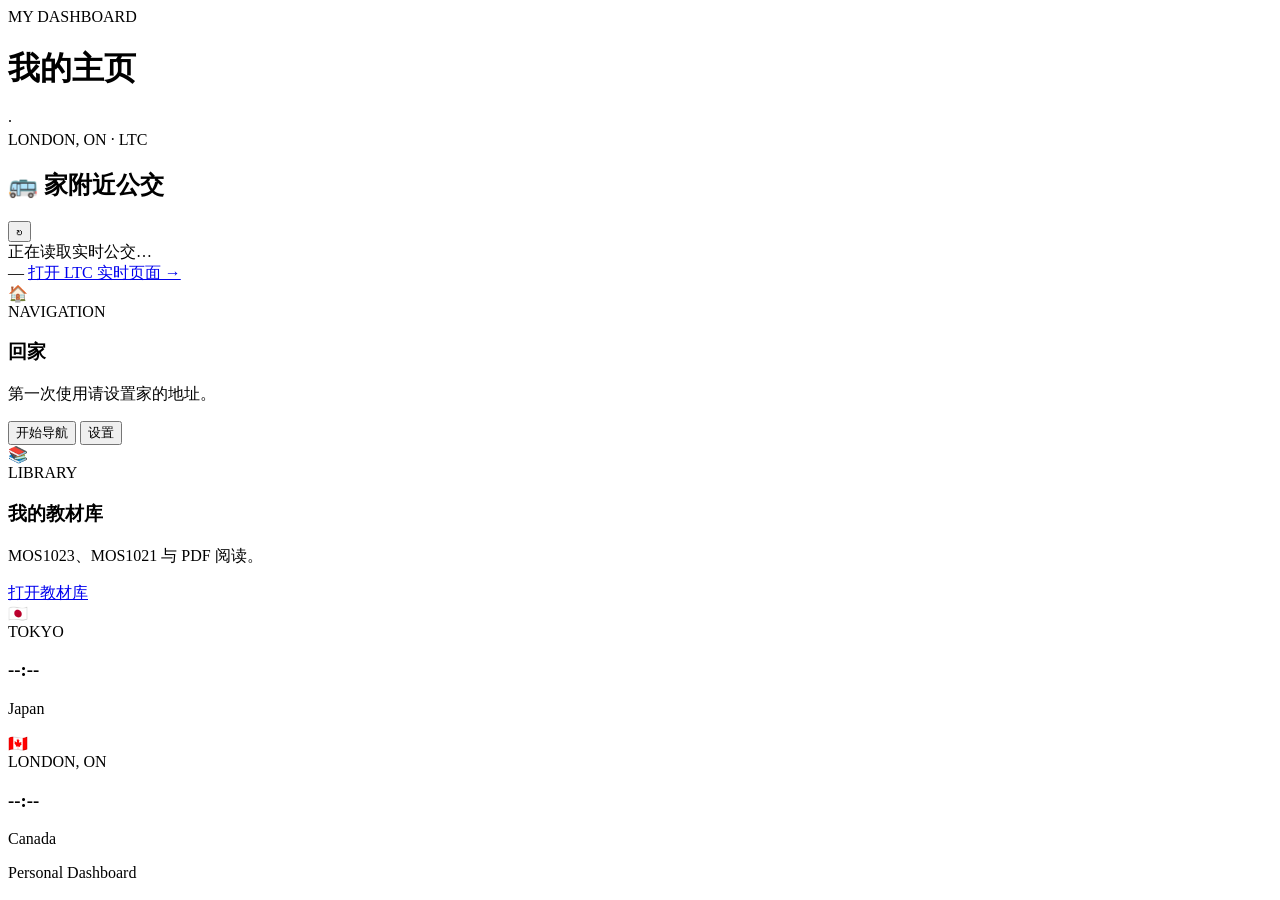
==== index.html @ db1cdc53 "Create index.html" ====
<!doctype html>
<html lang="zh-CN">
<head>
  <meta charset="UTF-8">
  <meta name="viewport" content="width=device-width,initial-scale=1,viewport-fit=cover">
  <meta name="theme-color" content="#f5f5f2">
  <title>我的主页</title>
  <link rel="manifest" href="manifest.webmanifest">
  <link rel="icon" href="icon.svg" type="image/svg+xml">
  <link rel="stylesheet" href="style.css">
</head>
<body>
  <header class="hero">
    <div class="eyebrow">MY DASHBOARD</div>
    <h1>我的主页</h1>
    <div class="subline"><span id="todayText"></span> · <span id="tokyoTime"></span></div>
  </header>

  <main>
    <section class="featured-card transit-card">
      <div class="card-top">
        <div>
          <div class="card-kicker">LONDON, ON · LTC</div>
          <h2>🚌 家附近公交</h2>
        </div>
        <button id="refreshTransit" class="round-btn" type="button" aria-label="刷新">↻</button>
      </div>

      <div id="transitStatus" class="transit-status">正在读取实时公交…</div>
      <div id="arrivals" class="arrivals"></div>

      <div class="transit-footer">
        <span id="updatedAt">—</span>
        <a href="https://realtime.londontransit.ca/" target="_blank" rel="noopener">打开 LTC 实时页面 →</a>
      </div>
    </section>

    <section class="grid">
      <article class="tile">
        <div class="tile-icon">🏠</div>
        <div class="tile-kicker">NAVIGATION</div>
        <h3>回家</h3>
        <p id="homeStatus">第一次使用请设置家的地址。</p>
        <div class="actions">
          <button id="goHomeBtn" class="primary-btn small" type="button">开始导航</button>
          <button id="editHomeBtn" class="secondary-btn small" type="button">设置</button>
        </div>
      </article>

      <article class="tile">
        <div class="tile-icon">📚</div>
        <div class="tile-kicker">LIBRARY</div>
        <h3>我的教材库</h3>
        <p>MOS1023、MOS1021 与 PDF 阅读。</p>
        <div class="actions">
          <a class="primary-btn small" href="https://kimneko214.github.io/textbook/">打开教材库</a>
        </div>
      </article>

      <article class="tile">
        <div class="tile-icon">🇯🇵</div>
        <div class="tile-kicker">TOKYO</div>
        <h3 id="tokyoClock">--:--</h3>
        <p id="tokyoDate">Japan</p>
      </article>

      <article class="tile">
        <div class="tile-icon">🇨🇦</div>
        <div class="tile-kicker">LONDON, ON</div>
        <h3 id="londonClock">--:--</h3>
        <p id="londonDate">Canada</p>
      </article>
    </section>
  </main>

  <footer>Personal Dashboard</footer>

  <dialog id="homeDialog">
    <form method="dialog" id="homeForm">
      <div class="dialog-head">
        <h2>设置“家”</h2>
        <button class="close-btn" value="cancel" aria-label="关闭">×</button>
      </div>
      <p>地址只保存在当前设备浏览器的 localStorage。</p>

      <label for="homeAddress">家的地址</label>
      <input id="homeAddress" type="text" autocomplete="street-address" placeholder="输入完整地址">

      <label for="mapProvider">导航方式</label>
      <select id="mapProvider">
        <option value="google">Google Maps</option>
        <option value="apple">Apple Maps</option>
      </select>

      <div class="dialog-actions">
        <button id="clearHomeBtn" class="danger-btn" type="button">清除</button>
        <button class="primary-btn" value="save">保存</button>
      </div>
    </form>
  </dialog>

  <script src="config.js"></script>
  <script src="app.js"></script>
</body>
</html>
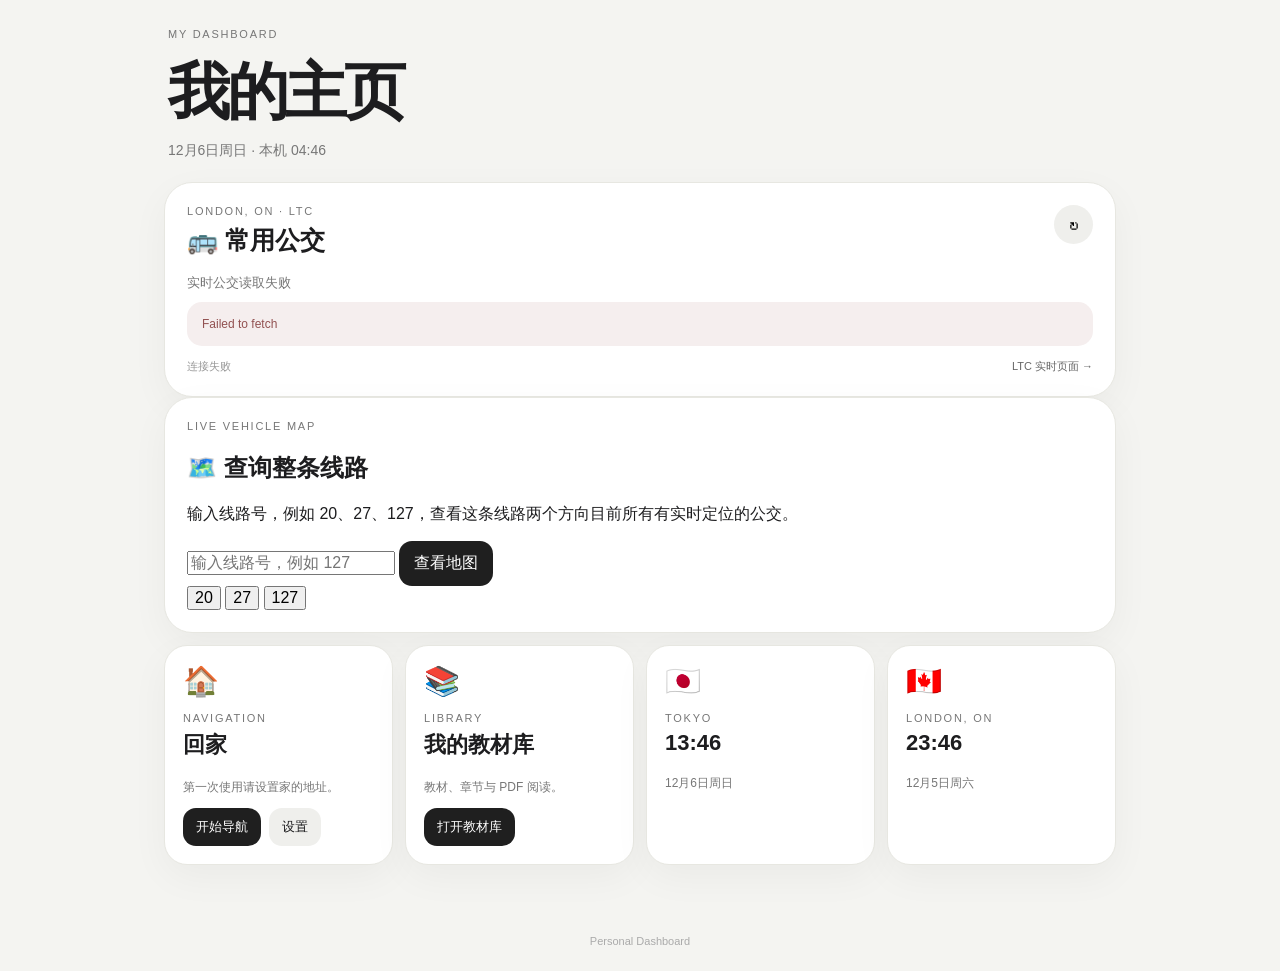
==== commit 0af497e4: "Update index.html" ====
--- a/index.html
+++ b/index.html
@@ -21,7 +21,7 @@
       <div class="card-top">
         <div>
           <div class="card-kicker">LONDON, ON · LTC</div>
-          <h2>🚌 家附近公交</h2>
+          <h2>🚌 常用公交</h2>
         </div>
         <button id="refreshTransit" class="round-btn" type="button" aria-label="刷新">↻</button>
       </div>
@@ -31,7 +31,31 @@
 
       <div class="transit-footer">
         <span id="updatedAt">—</span>
-        <a href="https://realtime.londontransit.ca/" target="_blank" rel="noopener">打开 LTC 实时页面 →</a>
+        <a href="https://realtime.londontransit.ca/" target="_blank" rel="noopener">LTC 实时页面 →</a>
+      </div>
+    </section>
+
+    <section class="featured-card route-search-card">
+      <div class="card-kicker">LIVE VEHICLE MAP</div>
+      <h2>🗺️ 查询整条线路</h2>
+      <p class="card-desc">输入线路号，例如 20、27、127，查看这条线路两个方向目前所有有实时定位的公交。</p>
+
+      <form id="routeSearchForm" class="route-search-form">
+        <input
+          id="routeSearchInput"
+          type="text"
+          inputmode="numeric"
+          autocomplete="off"
+          placeholder="输入线路号，例如 127"
+          aria-label="输入线路号"
+        >
+        <button class="primary-btn" type="submit">查看地图</button>
+      </form>
+
+      <div class="route-shortcuts">
+        <button type="button" data-route="20">20</button>
+        <button type="button" data-route="27">27</button>
+        <button type="button" data-route="127">127</button>
       </div>
     </section>
 
@@ -51,9 +75,9 @@
         <div class="tile-icon">📚</div>
         <div class="tile-kicker">LIBRARY</div>
         <h3>我的教材库</h3>
-        <p>MOS1023、MOS1021 与 PDF 阅读。</p>
+        <p>教材、章节与 PDF 阅读。</p>
         <div class="actions">
-          <a class="primary-btn small" href="https://kimneko214.github.io/textbook/">打开教材库</a>
+          <a id="libraryBtn" class="primary-btn small" href="#">打开教材库</a>
         </div>
       </article>
 
@@ -81,7 +105,7 @@
         <h2>设置“家”</h2>
         <button class="close-btn" value="cancel" aria-label="关闭">×</button>
       </div>
-      <p>地址只保存在当前设备浏览器的 localStorage。</p>
+      <p>地址只保存在当前设备浏览器的 localStorage，不会写入公开 GitHub 仓库。</p>
 
       <label for="homeAddress">家的地址</label>
       <input id="homeAddress" type="text" autocomplete="street-address" placeholder="输入完整地址">
--- a/style.css
+++ b/style.css
@@ -0,0 +1,237 @@
+*{box-sizing:border-box}
+:root{--bg:#f4f4f1;--card:#fff;--text:#1d1d1f;--muted:#777;--line:#e7e7e1;--accent:#1f1f1f;--shadow:0 12px 38px rgba(0,0,0,.045)}
+html{-webkit-text-size-adjust:100%}
+body{margin:0;background:var(--bg);color:var(--text);font-family:-apple-system,BlinkMacSystemFont,"Segoe UI","PingFang SC","Microsoft YaHei",sans-serif}
+button,input,select{font:inherit}.hero{max-width:980px;margin:auto;padding:calc(28px + env(safe-area-inset-top)) 18px 22px}
+.eyebrow,.card-kicker,.tile-kicker{font-size:11px;letter-spacing:.16em;color:var(--muted)}
+.hero h1{font-size:clamp(38px,10vw,62px);letter-spacing:-.055em;margin:10px 0 8px}.subline{font-size:14px;color:var(--muted)}
+main{max-width:980px;margin:auto;padding:0 14px 70px}.featured-card,.tile{background:var(--card);border:1px solid var(--line);box-shadow:var(--shadow)}
+.featured-card{border-radius:28px;padding:22px}.card-top{display:flex;align-items:flex-start;justify-content:space-between;gap:12px}.card-top h2{font-size:25px;margin:7px 0 0}
+.round-btn{width:39px;height:39px;border:0;border-radius:50%;background:#efefec;font-size:20px;cursor:pointer}.round-btn.spinning{animation:spin .7s linear infinite}@keyframes spin{to{transform:rotate(360deg)}}
+.transit-status{margin:17px 0 10px;font-size:13px;color:var(--muted)}.arrivals{display:grid;gap:9px}
+.arrival{display:grid;grid-template-columns:56px 1fr auto;align-items:center;gap:12px;padding:13px 14px;border:1px solid var(--line);border-radius:17px;background:#fafaf8}
+.route-badge{width:45px;height:45px;border-radius:13px;background:#1f1f1f;color:white;display:grid;place-items:center;font-size:16px;font-weight:750}
+.arrival-main strong{display:block;font-size:14px}.arrival-main small{display:block;color:var(--muted);font-size:11px;margin-top:4px}.mins{text-align:right}.mins strong{font-size:22px;letter-spacing:-.04em}.mins small{display:block;font-size:10px;color:var(--muted)}
+.transit-footer{display:flex;justify-content:space-between;gap:10px;flex-wrap:wrap;margin-top:13px;font-size:11px;color:#999}.transit-footer a{color:#666;text-decoration:none}
+.grid{display:grid;grid-template-columns:repeat(2,minmax(0,1fr));gap:12px;margin-top:12px}.tile{border-radius:23px;padding:18px;min-height:185px;display:flex;flex-direction:column}.tile-icon{font-size:29px;margin-bottom:14px}.tile h3{margin:6px 0;font-size:22px}.tile p{font-size:12px;line-height:1.5;color:var(--muted);flex:1}.actions{display:flex;gap:8px;flex-wrap:wrap}
+.primary-btn,.secondary-btn,.danger-btn{border:0;border-radius:13px;padding:12px 15px;display:inline-flex;align-items:center;justify-content:center;text-decoration:none;cursor:pointer}.primary-btn{background:var(--accent);color:white}.secondary-btn{background:#efefec;color:var(--text)}.danger-btn{background:#f5eeee;color:#923535}.small{font-size:13px;padding:10px 13px}
+footer{text-align:center;color:#aaa;font-size:11px;padding:0 20px calc(24px + env(safe-area-inset-bottom))}
+dialog{width:min(92vw,440px);border:1px solid var(--line);border-radius:24px;padding:20px;box-shadow:0 30px 80px rgba(0,0,0,.2)}dialog::backdrop{background:rgba(0,0,0,.35)}.dialog-head{display:flex;justify-content:space-between;align-items:center}.dialog-head h2{margin:0}.close-btn{border:0;border-radius:50%;width:35px;height:35px;background:#efefec;font-size:21px}.dialog-head+ p{font-size:13px;color:var(--muted);line-height:1.5}dialog label{display:block;margin:15px 0 7px;font-size:12px}dialog input,dialog select{width:100%;padding:13px;border:1px solid var(--line);border-radius:13px;background:#fafafa;font-size:16px}.dialog-actions{display:flex;justify-content:space-between;margin-top:20px}
+@media(min-width:760px){.grid{grid-template-columns:repeat(4,minmax(0,1fr))}}@media(max-width:440px){.grid{grid-template-columns:1fr}.arrival{grid-template-columns:52px 1fr auto}}
+/* =========================================================
+   Bus Direction Cards
+   ========================================================= */
+
+.arrivals {
+  display: flex;
+  flex-direction: column;
+  gap: 11px;
+}
+
+
+.bus-direction {
+
+  padding: 15px;
+
+  border: 1px solid var(--line);
+
+  border-radius: 19px;
+
+  background: #fafaf8;
+
+}
+
+
+.bus-direction-head {
+
+  display: flex;
+
+  align-items: flex-start;
+
+  gap: 13px;
+
+}
+
+
+.bus-route {
+
+  width: 48px;
+
+  height: 48px;
+
+  flex: 0 0 48px;
+
+  display: grid;
+
+  place-items: center;
+
+  border-radius: 14px;
+
+  background: #1d1d1f;
+
+  color: #fff;
+
+  font-size: 18px;
+
+  font-weight: 750;
+
+}
+
+
+.bus-direction-info {
+
+  min-width: 0;
+
+  flex: 1;
+
+}
+
+
+.bus-direction-info > strong {
+
+  display: block;
+
+  font-size: 15px;
+
+  line-height: 1.35;
+
+}
+
+
+.bus-direction-info > small {
+
+  display: block;
+
+  margin-top: 4px;
+
+  color: #858585;
+
+  font-size: 11px;
+
+}
+
+
+.bus-headsign {
+
+  display: block;
+
+  margin-top: 5px;
+
+  color: #aaa;
+
+  font-size: 10px;
+
+  white-space: nowrap;
+
+  overflow: hidden;
+
+  text-overflow: ellipsis;
+
+}
+
+
+.bus-times {
+
+  display: flex;
+
+  gap: 8px;
+
+  flex-wrap: wrap;
+
+  margin-top: 14px;
+
+}
+
+
+.bus-time-chip {
+
+  min-width: 78px;
+
+  padding: 9px 11px;
+
+  border-radius: 13px;
+
+  background: #efefec;
+
+}
+
+
+.bus-time-chip strong {
+
+  display: block;
+
+  font-size: 16px;
+
+  line-height: 1.2;
+
+}
+
+
+.bus-time-chip small {
+
+  display: block;
+
+  margin-top: 4px;
+
+  font-size: 9px;
+
+  color: #888;
+
+}
+
+
+.bus-time-chip.live small {
+
+  color: #38804d;
+
+}
+
+
+.no-bus {
+
+  width: 100%;
+
+  padding: 10px 2px;
+
+  color: #aaa;
+
+  font-size: 12px;
+
+}
+
+
+.bus-error {
+
+  padding: 15px;
+
+  border-radius: 15px;
+
+  background: #f5eeee;
+
+  color: #925151;
+
+  font-size: 12px;
+
+}
+
+
+@media (max-width: 440px) {
+
+  .bus-times {
+
+    flex-wrap: nowrap;
+
+    overflow-x: auto;
+
+    padding-bottom: 2px;
+
+  }
+
+
+  .bus-time-chip {
+
+    flex: 0 0 auto;
+
+  }
+
+}
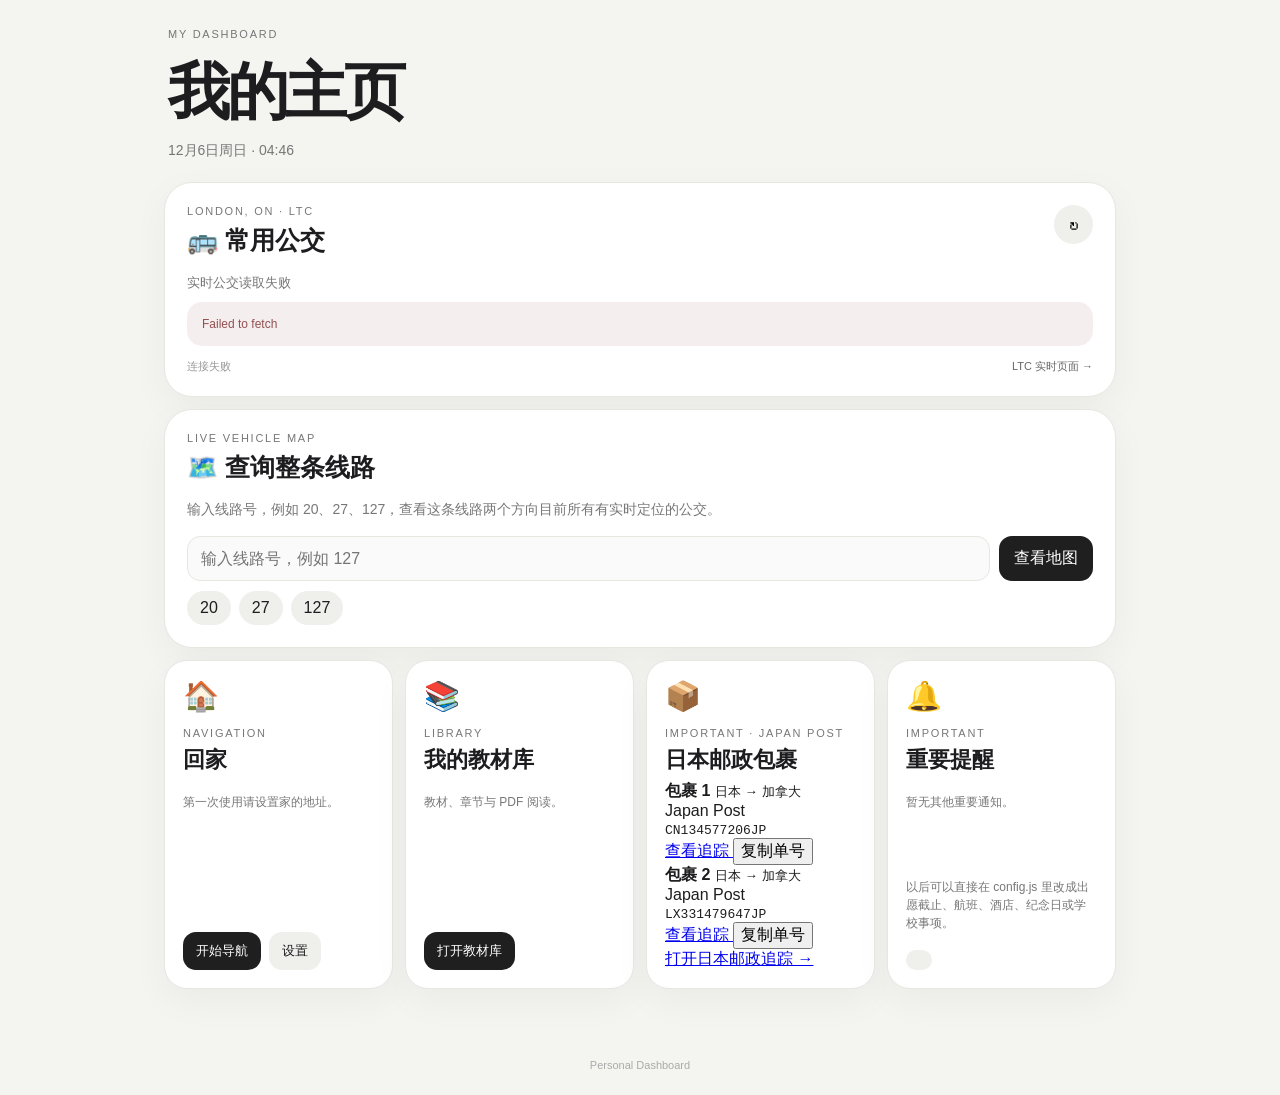
==== commit b8cde45b: "Update index.html" ====
--- a/index.html
+++ b/index.html
@@ -13,7 +13,7 @@
   <header class="hero">
     <div class="eyebrow">MY DASHBOARD</div>
     <h1>我的主页</h1>
-    <div class="subline"><span id="todayText"></span> · <span id="tokyoTime"></span></div>
+    <div class="subline"><span id="todayText"></span> · <span id="localTime"></span></div>
   </header>
 
   <main>
@@ -81,18 +81,39 @@
         </div>
       </article>
 
-      <article class="tile">
-        <div class="tile-icon">🇯🇵</div>
-        <div class="tile-kicker">TOKYO</div>
-        <h3 id="tokyoClock">--:--</h3>
-        <p id="tokyoDate">Japan</p>
+      <article class="tile notice-tile package-tile">
+        <div class="tile-icon">📦</div>
+        <div class="tile-kicker">IMPORTANT · JAPAN POST</div>
+        <h3>日本邮政包裹</h3>
+
+        <div id="packageList" class="package-list"></div>
+
+        <a
+          class="package-main-link"
+          href="https://trackings.post.japanpost.jp/services/srv/search?locale=ja"
+          target="_blank"
+          rel="noopener"
+        >
+          打开日本邮政追踪 →
+        </a>
       </article>
 
-      <article class="tile">
-        <div class="tile-icon">🇨🇦</div>
-        <div class="tile-kicker">LONDON, ON</div>
-        <h3 id="londonClock">--:--</h3>
-        <p id="londonDate">Canada</p>
+      <article id="importantNoticeCard" class="tile notice-tile">
+        <div id="noticeIcon" class="tile-icon">🔔</div>
+        <div class="tile-kicker">IMPORTANT</div>
+        <h3 id="noticeTitle">重要提醒</h3>
+        <p id="noticeText" class="notice-main-text"></p>
+        <p id="noticeDetail" class="notice-detail"></p>
+        <div class="actions">
+          <a
+            id="noticeButton"
+            class="secondary-btn small"
+            href="#"
+            target="_blank"
+            rel="noopener"
+            hidden
+          ></a>
+        </div>
       </article>
     </section>
   </main>
--- a/style.css
+++ b/style.css
@@ -6,232 +6,117 @@
 .eyebrow,.card-kicker,.tile-kicker{font-size:11px;letter-spacing:.16em;color:var(--muted)}
 .hero h1{font-size:clamp(38px,10vw,62px);letter-spacing:-.055em;margin:10px 0 8px}.subline{font-size:14px;color:var(--muted)}
 main{max-width:980px;margin:auto;padding:0 14px 70px}.featured-card,.tile{background:var(--card);border:1px solid var(--line);box-shadow:var(--shadow)}
-.featured-card{border-radius:28px;padding:22px}.card-top{display:flex;align-items:flex-start;justify-content:space-between;gap:12px}.card-top h2{font-size:25px;margin:7px 0 0}
+.featured-card{border-radius:28px;padding:22px}.featured-card+.featured-card{margin-top:12px}.card-top{display:flex;align-items:flex-start;justify-content:space-between;gap:12px}.card-top h2,.route-search-card h2{font-size:25px;margin:7px 0 0}
 .round-btn{width:39px;height:39px;border:0;border-radius:50%;background:#efefec;font-size:20px;cursor:pointer}.round-btn.spinning{animation:spin .7s linear infinite}@keyframes spin{to{transform:rotate(360deg)}}
-.transit-status{margin:17px 0 10px;font-size:13px;color:var(--muted)}.arrivals{display:grid;gap:9px}
-.arrival{display:grid;grid-template-columns:56px 1fr auto;align-items:center;gap:12px;padding:13px 14px;border:1px solid var(--line);border-radius:17px;background:#fafaf8}
-.route-badge{width:45px;height:45px;border-radius:13px;background:#1f1f1f;color:white;display:grid;place-items:center;font-size:16px;font-weight:750}
-.arrival-main strong{display:block;font-size:14px}.arrival-main small{display:block;color:var(--muted);font-size:11px;margin-top:4px}.mins{text-align:right}.mins strong{font-size:22px;letter-spacing:-.04em}.mins small{display:block;font-size:10px;color:var(--muted)}
+.card-desc{color:var(--muted);line-height:1.6;font-size:14px}.transit-status{margin:17px 0 10px;font-size:13px;color:var(--muted)}
 .transit-footer{display:flex;justify-content:space-between;gap:10px;flex-wrap:wrap;margin-top:13px;font-size:11px;color:#999}.transit-footer a{color:#666;text-decoration:none}
 .grid{display:grid;grid-template-columns:repeat(2,minmax(0,1fr));gap:12px;margin-top:12px}.tile{border-radius:23px;padding:18px;min-height:185px;display:flex;flex-direction:column}.tile-icon{font-size:29px;margin-bottom:14px}.tile h3{margin:6px 0;font-size:22px}.tile p{font-size:12px;line-height:1.5;color:var(--muted);flex:1}.actions{display:flex;gap:8px;flex-wrap:wrap}
 .primary-btn,.secondary-btn,.danger-btn{border:0;border-radius:13px;padding:12px 15px;display:inline-flex;align-items:center;justify-content:center;text-decoration:none;cursor:pointer}.primary-btn{background:var(--accent);color:white}.secondary-btn{background:#efefec;color:var(--text)}.danger-btn{background:#f5eeee;color:#923535}.small{font-size:13px;padding:10px 13px}
 footer{text-align:center;color:#aaa;font-size:11px;padding:0 20px calc(24px + env(safe-area-inset-bottom))}
-dialog{width:min(92vw,440px);border:1px solid var(--line);border-radius:24px;padding:20px;box-shadow:0 30px 80px rgba(0,0,0,.2)}dialog::backdrop{background:rgba(0,0,0,.35)}.dialog-head{display:flex;justify-content:space-between;align-items:center}.dialog-head h2{margin:0}.close-btn{border:0;border-radius:50%;width:35px;height:35px;background:#efefec;font-size:21px}.dialog-head+ p{font-size:13px;color:var(--muted);line-height:1.5}dialog label{display:block;margin:15px 0 7px;font-size:12px}dialog input,dialog select{width:100%;padding:13px;border:1px solid var(--line);border-radius:13px;background:#fafafa;font-size:16px}.dialog-actions{display:flex;justify-content:space-between;margin-top:20px}
-@media(min-width:760px){.grid{grid-template-columns:repeat(4,minmax(0,1fr))}}@media(max-width:440px){.grid{grid-template-columns:1fr}.arrival{grid-template-columns:52px 1fr auto}}
+dialog{width:min(92vw,440px);border:1px solid var(--line);border-radius:24px;padding:20px;box-shadow:0 30px 80px rgba(0,0,0,.2)}dialog::backdrop{background:rgba(0,0,0,.35)}.dialog-head{display:flex;justify-content:space-between;align-items:center}.dialog-head h2{margin:0}.close-btn{border:0;border-radius:50%;width:35px;height:35px;background:#efefec;font-size:21px}.dialog-head+p{font-size:13px;color:var(--muted);line-height:1.5}dialog label{display:block;margin:15px 0 7px;font-size:12px}dialog input,dialog select{width:100%;padding:13px;border:1px solid var(--line);border-radius:13px;background:#fafafa;font-size:16px}.dialog-actions{display:flex;justify-content:space-between;margin-top:20px}
+
 /* =========================================================
-   Bus Direction Cards
+   Bus direction cards
    ========================================================= */
+.arrivals{display:flex;flex-direction:column;gap:11px}
+.bus-direction{padding:15px;border:1px solid var(--line);border-radius:19px;background:#fafaf8}
+.bus-direction-head{display:flex;align-items:flex-start;gap:13px}
+.bus-route{width:48px;height:48px;flex:0 0 48px;display:grid;place-items:center;border-radius:14px;background:#1d1d1f;color:#fff;font-size:18px;font-weight:750}
+.bus-direction-info{min-width:0;flex:1}
+.bus-direction-info>strong{display:block;font-size:15px;line-height:1.35}
+.bus-direction-info>small{display:block;margin-top:4px;color:#858585;font-size:11px}
+.bus-headsign{display:block;margin-top:5px;color:#aaa;font-size:10px;white-space:nowrap;overflow:hidden;text-overflow:ellipsis}
+.bus-times{display:flex;gap:8px;flex-wrap:wrap;margin-top:14px}
 
-.arrivals {
-  display: flex;
-  flex-direction: column;
-  gap: 11px;
+/* 每一班车 */
+.bus-time-chip{
+  min-width:118px;
+  padding:10px 11px;
+  border-radius:14px;
+  background:#efefec;
+  text-decoration:none;
+  color:inherit;
+  display:block;
+}
+.bus-time-chip>strong{
+  display:block;
+  font-size:18px;
+  line-height:1.15;
+  margin-bottom:7px;
+}
+.bus-timing-detail{
+  display:flex;
+  flex-direction:column;
+  gap:3px;
+}
+.bus-timing-row{
+  display:flex;
+  justify-content:space-between;
+  gap:8px;
+  align-items:center;
+  font-size:9px;
+  line-height:1.25;
+}
+.bus-timing-row b{
+  font-size:10px;
+  font-weight:650;
+}
+.live-row{
+  color:#347a49;
+}
+.scheduled-row{
+  color:#858585;
+}
+.bus-delay{
+  display:inline-flex;
+  width:max-content;
+  max-width:100%;
+  margin-top:3px;
+  padding:3px 6px;
+  border-radius:999px;
+  font-size:9px;
+  font-weight:650;
+}
+.bus-delay.ontime{
+  background:#eaf2eb;
+  color:#44724e;
+}
+.bus-delay.late{
+  background:#f4eee3;
+  color:#896522;
+}
+.bus-delay.late-strong{
+  background:#f5e7e5;
+  color:#a34b42;
+}
+.bus-delay.early{
+  background:#e8eef7;
+  color:#49688d;
+}
+.bus-estimated-note{
+  margin-top:2px;
+  color:#aaa;
+  font-size:8px;
+  line-height:1.25;
 }
 
+.no-bus{width:100%;padding:10px 2px;color:#aaa;font-size:12px}
+.bus-error{padding:15px;border-radius:15px;background:#f5eeee;color:#925151;font-size:12px}
 
-.bus-direction {
+/* =========================================================
+   Route search
+   ========================================================= */
+.route-search-form{display:flex;gap:9px;margin-top:16px}
+.route-search-form input{flex:1;min-width:0;border:1px solid var(--line);border-radius:13px;padding:12px 13px;background:#fafafa;font-size:16px}
+.route-shortcuts{display:flex;gap:8px;margin-top:10px}
+.route-shortcuts button{border:0;border-radius:999px;padding:8px 13px;background:#efefec;color:var(--text);cursor:pointer}
 
-  padding: 15px;
-
-  border: 1px solid var(--line);
-
-  border-radius: 19px;
-
-  background: #fafaf8;
-
+@media(min-width:760px){
+  .grid{grid-template-columns:repeat(4,minmax(0,1fr))}
 }
-
-
-.bus-direction-head {
-
-  display: flex;
-
-  align-items: flex-start;
-
-  gap: 13px;
-
+@media(max-width:440px){
+  .grid{grid-template-columns:1fr}
+  .bus-times{flex-wrap:nowrap;overflow-x:auto;padding-bottom:3px}
+  .bus-time-chip{flex:0 0 auto}
+  .route-search-form{flex-direction:column}
 }
-
-
-.bus-route {
-
-  width: 48px;
-
-  height: 48px;
-
-  flex: 0 0 48px;
-
-  display: grid;
-
-  place-items: center;
-
-  border-radius: 14px;
-
-  background: #1d1d1f;
-
-  color: #fff;
-
-  font-size: 18px;
-
-  font-weight: 750;
-
-}
-
-
-.bus-direction-info {
-
-  min-width: 0;
-
-  flex: 1;
-
-}
-
-
-.bus-direction-info > strong {
-
-  display: block;
-
-  font-size: 15px;
-
-  line-height: 1.35;
-
-}
-
-
-.bus-direction-info > small {
-
-  display: block;
-
-  margin-top: 4px;
-
-  color: #858585;
-
-  font-size: 11px;
-
-}
-
-
-.bus-headsign {
-
-  display: block;
-
-  margin-top: 5px;
-
-  color: #aaa;
-
-  font-size: 10px;
-
-  white-space: nowrap;
-
-  overflow: hidden;
-
-  text-overflow: ellipsis;
-
-}
-
-
-.bus-times {
-
-  display: flex;
-
-  gap: 8px;
-
-  flex-wrap: wrap;
-
-  margin-top: 14px;
-
-}
-
-
-.bus-time-chip {
-
-  min-width: 78px;
-
-  padding: 9px 11px;
-
-  border-radius: 13px;
-
-  background: #efefec;
-
-}
-
-
-.bus-time-chip strong {
-
-  display: block;
-
-  font-size: 16px;
-
-  line-height: 1.2;
-
-}
-
-
-.bus-time-chip small {
-
-  display: block;
-
-  margin-top: 4px;
-
-  font-size: 9px;
-
-  color: #888;
-
-}
-
-
-.bus-time-chip.live small {
-
-  color: #38804d;
-
-}
-
-
-.no-bus {
-
-  width: 100%;
-
-  padding: 10px 2px;
-
-  color: #aaa;
-
-  font-size: 12px;
-
-}
-
-
-.bus-error {
-
-  padding: 15px;
-
-  border-radius: 15px;
-
-  background: #f5eeee;
-
-  color: #925151;
-
-  font-size: 12px;
-
-}
-
-
-@media (max-width: 440px) {
-
-  .bus-times {
-
-    flex-wrap: nowrap;
-
-    overflow-x: auto;
-
-    padding-bottom: 2px;
-
-  }
-
-
-  .bus-time-chip {
-
-    flex: 0 0 auto;
-
-  }
-
-}
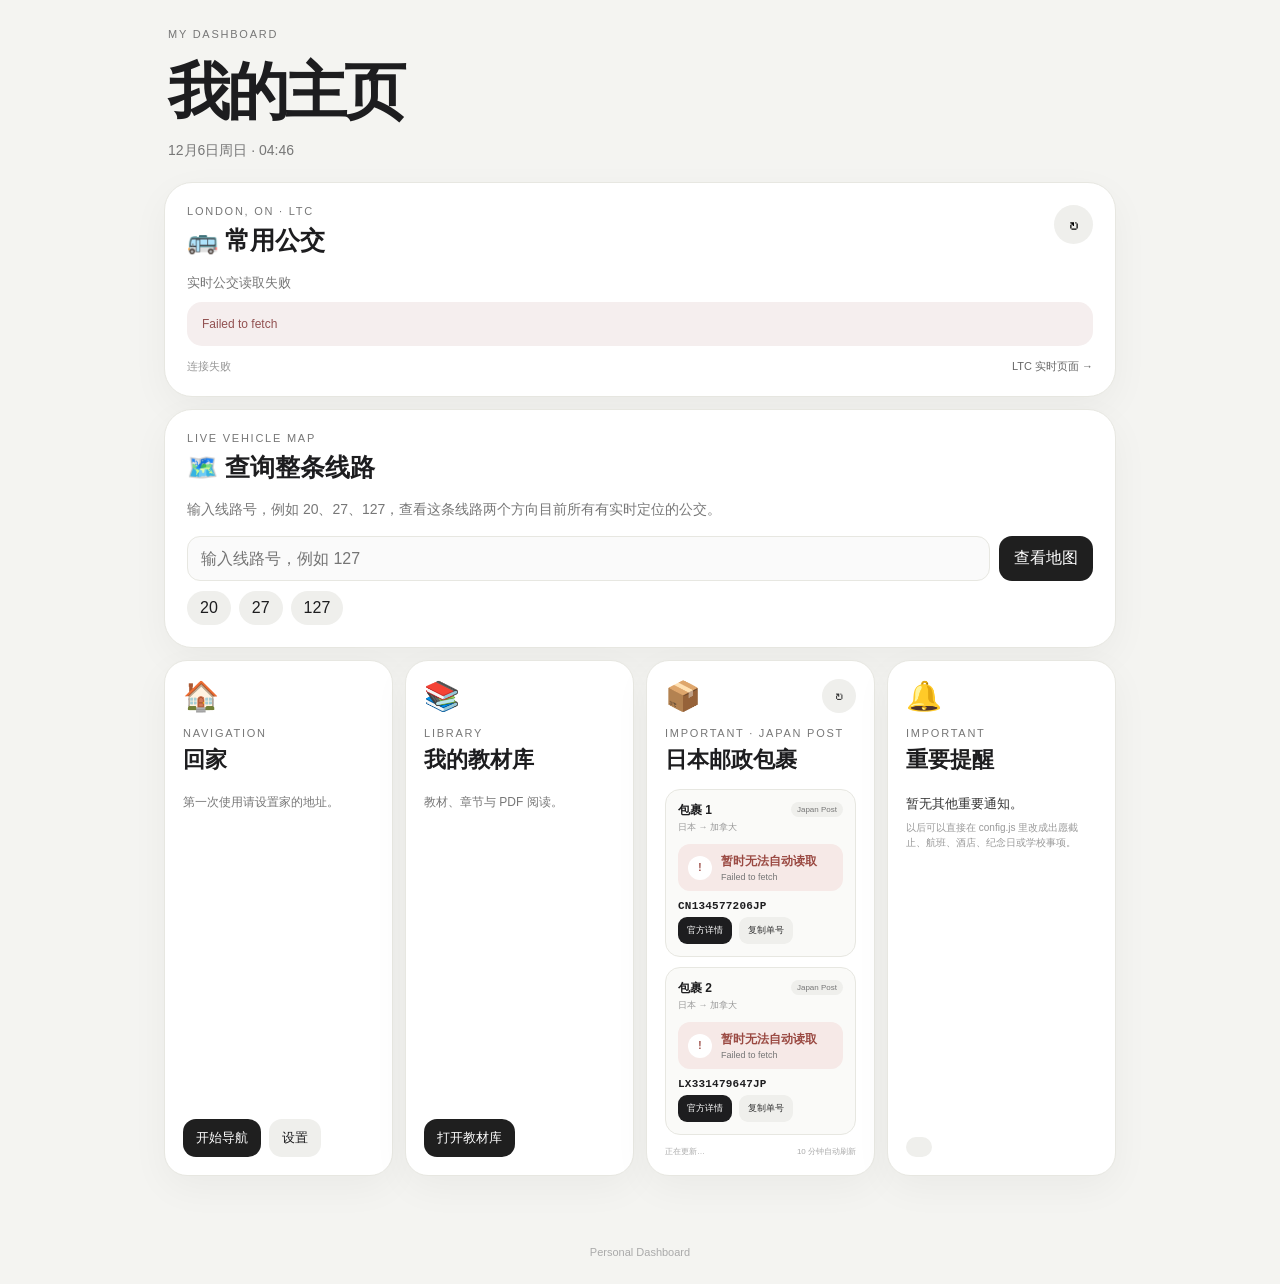
==== commit 185eb6d5: "Add files via upload" ====
--- a/index.html
+++ b/index.html
@@ -82,20 +82,49 @@
       </article>
 
       <article class="tile notice-tile package-tile">
-        <div class="tile-icon">📦</div>
-        <div class="tile-kicker">IMPORTANT · JAPAN POST</div>
-        <h3>日本邮政包裹</h3>
 
-        <div id="packageList" class="package-list"></div>
+        <div class="package-card-top">
 
-        <a
-          class="package-main-link"
-          href="https://trackings.post.japanpost.jp/services/srv/search?locale=ja"
-          target="_blank"
-          rel="noopener"
-        >
-          打开日本邮政追踪 →
-        </a>
+          <div class="tile-icon">
+            📦
+          </div>
+
+          <button
+            id="refreshPackages"
+            class="package-refresh"
+            type="button"
+            aria-label="刷新包裹状态"
+          >
+            ↻
+          </button>
+
+        </div>
+
+        <div class="tile-kicker">
+          IMPORTANT · JAPAN POST
+        </div>
+
+        <h3>
+          日本邮政包裹
+        </h3>
+
+        <div
+          id="packageList"
+          class="package-list"
+        ></div>
+
+        <div class="package-footer">
+
+          <span id="packageUpdatedAt">
+            正在更新…
+          </span>
+
+          <span>
+            10 分钟自动刷新
+          </span>
+
+        </div>
+
       </article>
 
       <article id="importantNoticeCard" class="tile notice-tile">
--- a/style.css
+++ b/style.css
@@ -120,3 +120,336 @@
   .bus-time-chip{flex:0 0 auto}
   .route-search-form{flex-direction:column}
 }
+
+
+/* =========================================================
+   Important notices / Japan Post
+   ========================================================= */
+
+.notice-tile {
+  min-height: 230px;
+}
+
+.package-card-top {
+  display: flex;
+  justify-content: space-between;
+  align-items: flex-start;
+}
+
+.package-card-top .tile-icon {
+  margin-bottom: 14px;
+}
+
+.package-refresh {
+  width: 34px;
+  height: 34px;
+  border: 0;
+  border-radius: 50%;
+  background: #efefec;
+  color: #333;
+  font-size: 17px;
+  cursor: pointer;
+}
+
+.package-refresh.spinning {
+  animation: spin .7s linear infinite;
+}
+
+.package-list {
+  display: flex;
+  flex-direction: column;
+  gap: 10px;
+  margin-top: 8px;
+  flex: 1;
+}
+
+.package-item {
+  padding: 12px;
+  border: 1px solid var(--line);
+  border-radius: 15px;
+  background: #fafaf8;
+}
+
+.package-item-top {
+  display: flex;
+  justify-content: space-between;
+  gap: 8px;
+  align-items: flex-start;
+}
+
+.package-item-top strong {
+  display: block;
+  font-size: 12px;
+}
+
+.package-item-top small {
+  display: block;
+  margin-top: 2px;
+  color: #999;
+  font-size: 9px;
+}
+
+.package-badge {
+  flex: 0 0 auto;
+  max-width: 105px;
+  overflow: hidden;
+  text-overflow: ellipsis;
+  white-space: nowrap;
+  padding: 3px 6px;
+  border-radius: 999px;
+  background: #efefec;
+  color: #777;
+  font-size: 8px;
+}
+
+.package-live-loading {
+  display: flex;
+  align-items: center;
+  gap: 7px;
+  margin: 10px 0 7px;
+  color: #888;
+  font-size: 10px;
+}
+
+.package-loading-dot {
+  width: 7px;
+  height: 7px;
+  border-radius: 50%;
+  background: #999;
+  animation: packagePulse 1.2s ease-in-out infinite;
+}
+
+@keyframes packagePulse {
+  50% {
+    opacity: .3;
+  }
+}
+
+.package-status-line {
+  display: flex;
+  align-items: center;
+  gap: 9px;
+  margin-top: 10px;
+  padding: 9px 10px;
+  border-radius: 12px;
+  background: #f0f0ed;
+}
+
+.package-status-line > div {
+  min-width: 0;
+}
+
+.package-status-line strong {
+  display: block;
+  font-size: 12px;
+}
+
+.package-status-line small {
+  display: block;
+  margin-top: 2px;
+  color: #777;
+  font-size: 9px;
+  white-space: nowrap;
+  overflow: hidden;
+  text-overflow: ellipsis;
+}
+
+.package-status-dot {
+  width: 24px;
+  height: 24px;
+  flex: 0 0 24px;
+  border-radius: 50%;
+  display: grid;
+  place-items: center;
+  background: #fff;
+  font-size: 10px;
+  font-weight: 800;
+}
+
+.package-status-line.delivered {
+  background: #e9f3eb;
+  color: #376f47;
+}
+
+.package-status-line.out-for-delivery {
+  background: #e8eef8;
+  color: #355f91;
+}
+
+.package-status-line.in-transit {
+  background: #eef0f3;
+  color: #505d6d;
+}
+
+.package-status-line.customs {
+  background: #f5efe2;
+  color: #886826;
+}
+
+.package-status-line.held {
+  background: #f6eee0;
+  color: #8b692b;
+}
+
+.package-status-line.accepted {
+  background: #eef0f3;
+  color: #56616e;
+}
+
+.package-status-line.returned,
+.package-status-line.error {
+  background: #f6e9e7;
+  color: #9a4942;
+}
+
+.package-latest-meta {
+  display: flex;
+  flex-wrap: wrap;
+  gap: 4px 8px;
+  margin-top: 8px;
+  color: #888;
+  font-size: 9px;
+}
+
+.package-detail {
+  margin-top: 6px;
+  padding: 7px 8px;
+  border-radius: 9px;
+  background: #f2f2ef;
+  color: #777;
+  font-size: 9px;
+  line-height: 1.4;
+}
+
+.package-item code {
+  display: block;
+  margin-top: 9px;
+  font-family:
+    ui-monospace,
+    SFMono-Regular,
+    Menlo,
+    Consolas,
+    monospace;
+  font-size: 11px;
+  font-weight: 650;
+  letter-spacing: .02em;
+  word-break: break-all;
+}
+
+.package-history {
+  position: relative;
+  margin-top: 10px;
+  padding-top: 2px;
+}
+
+.package-history-row {
+  position: relative;
+  display: flex;
+  gap: 8px;
+  padding: 0 0 9px 1px;
+}
+
+.package-history-row:not(:last-child)::before {
+  content: "";
+  position: absolute;
+  left: 4px;
+  top: 10px;
+  bottom: -1px;
+  width: 1px;
+  background: #ddd;
+}
+
+.package-history-marker {
+  position: relative;
+  z-index: 1;
+  width: 9px;
+  height: 9px;
+  flex: 0 0 9px;
+  margin-top: 3px;
+  border: 2px solid #aaa;
+  border-radius: 50%;
+  background: #fafaf8;
+}
+
+.package-history-row.latest .package-history-marker {
+  border-color: #333;
+  background: #333;
+}
+
+.package-history-body {
+  min-width: 0;
+}
+
+.package-history-body strong {
+  display: block;
+  font-size: 9px;
+  font-weight: 650;
+}
+
+.package-history-body small {
+  display: block;
+  margin-top: 2px;
+  color: #999;
+  font-size: 8px;
+  line-height: 1.35;
+}
+
+.package-actions {
+  display: flex;
+  gap: 7px;
+  margin-top: 5px;
+}
+
+.package-actions a,
+.package-actions button {
+  border: 0;
+  border-radius: 9px;
+  padding: 7px 9px;
+  background: #efefec;
+  color: #333;
+  text-decoration: none;
+  font-size: 9px;
+  cursor: pointer;
+}
+
+.package-actions a {
+  background: #1d1d1f;
+  color: #fff;
+}
+
+.package-footer {
+  display: flex;
+  justify-content: space-between;
+  gap: 8px;
+  margin-top: 11px;
+  color: #aaa;
+  font-size: 8px;
+}
+
+.package-empty {
+  font-size: 11px;
+  color: #aaa;
+}
+
+.notice-main-text {
+  font-size: 13px !important;
+  color: #333 !important;
+  flex: 0 !important;
+  margin-bottom: 6px;
+}
+
+.notice-detail {
+  font-size: 10px !important;
+  color: #999 !important;
+  margin-top: 0;
+}
+
+.notice-tile .actions {
+  margin-top: auto;
+}
+
+@media (max-width: 440px) {
+  .notice-tile {
+    min-height: auto;
+  }
+}
